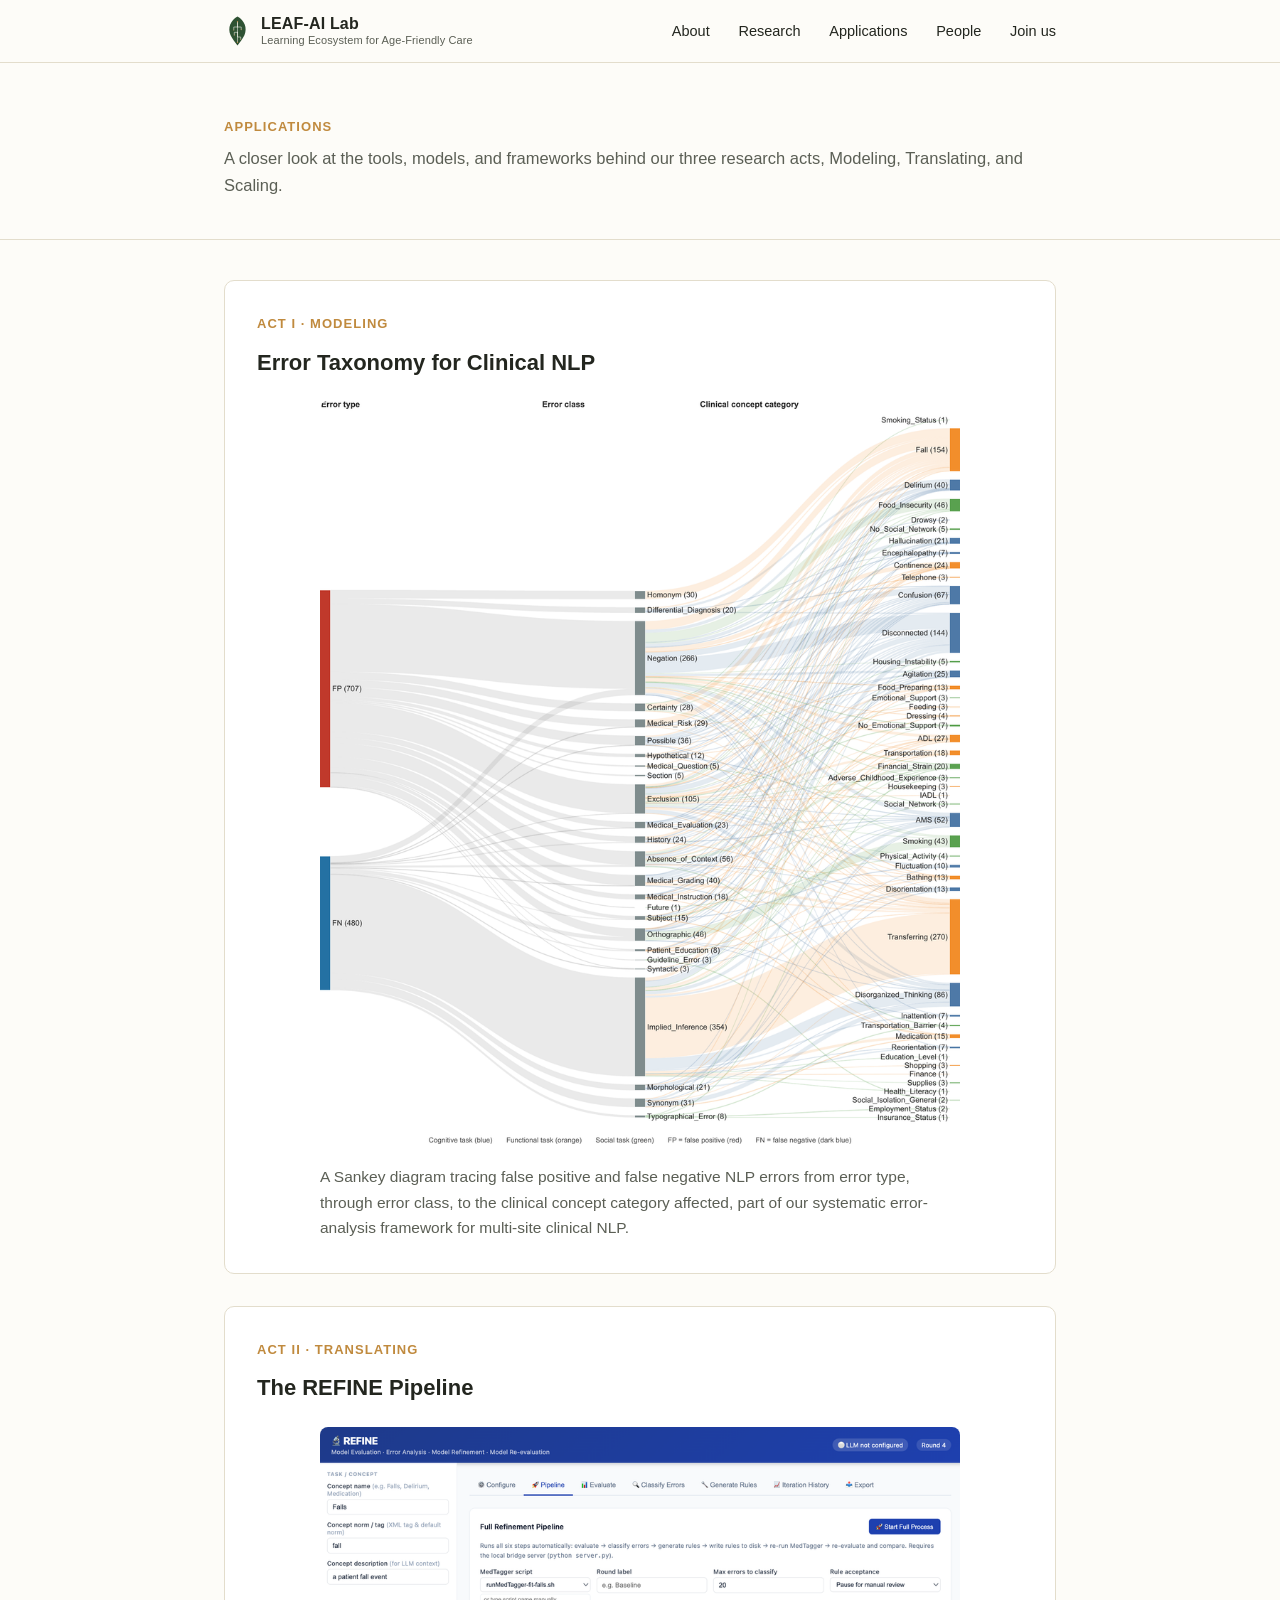
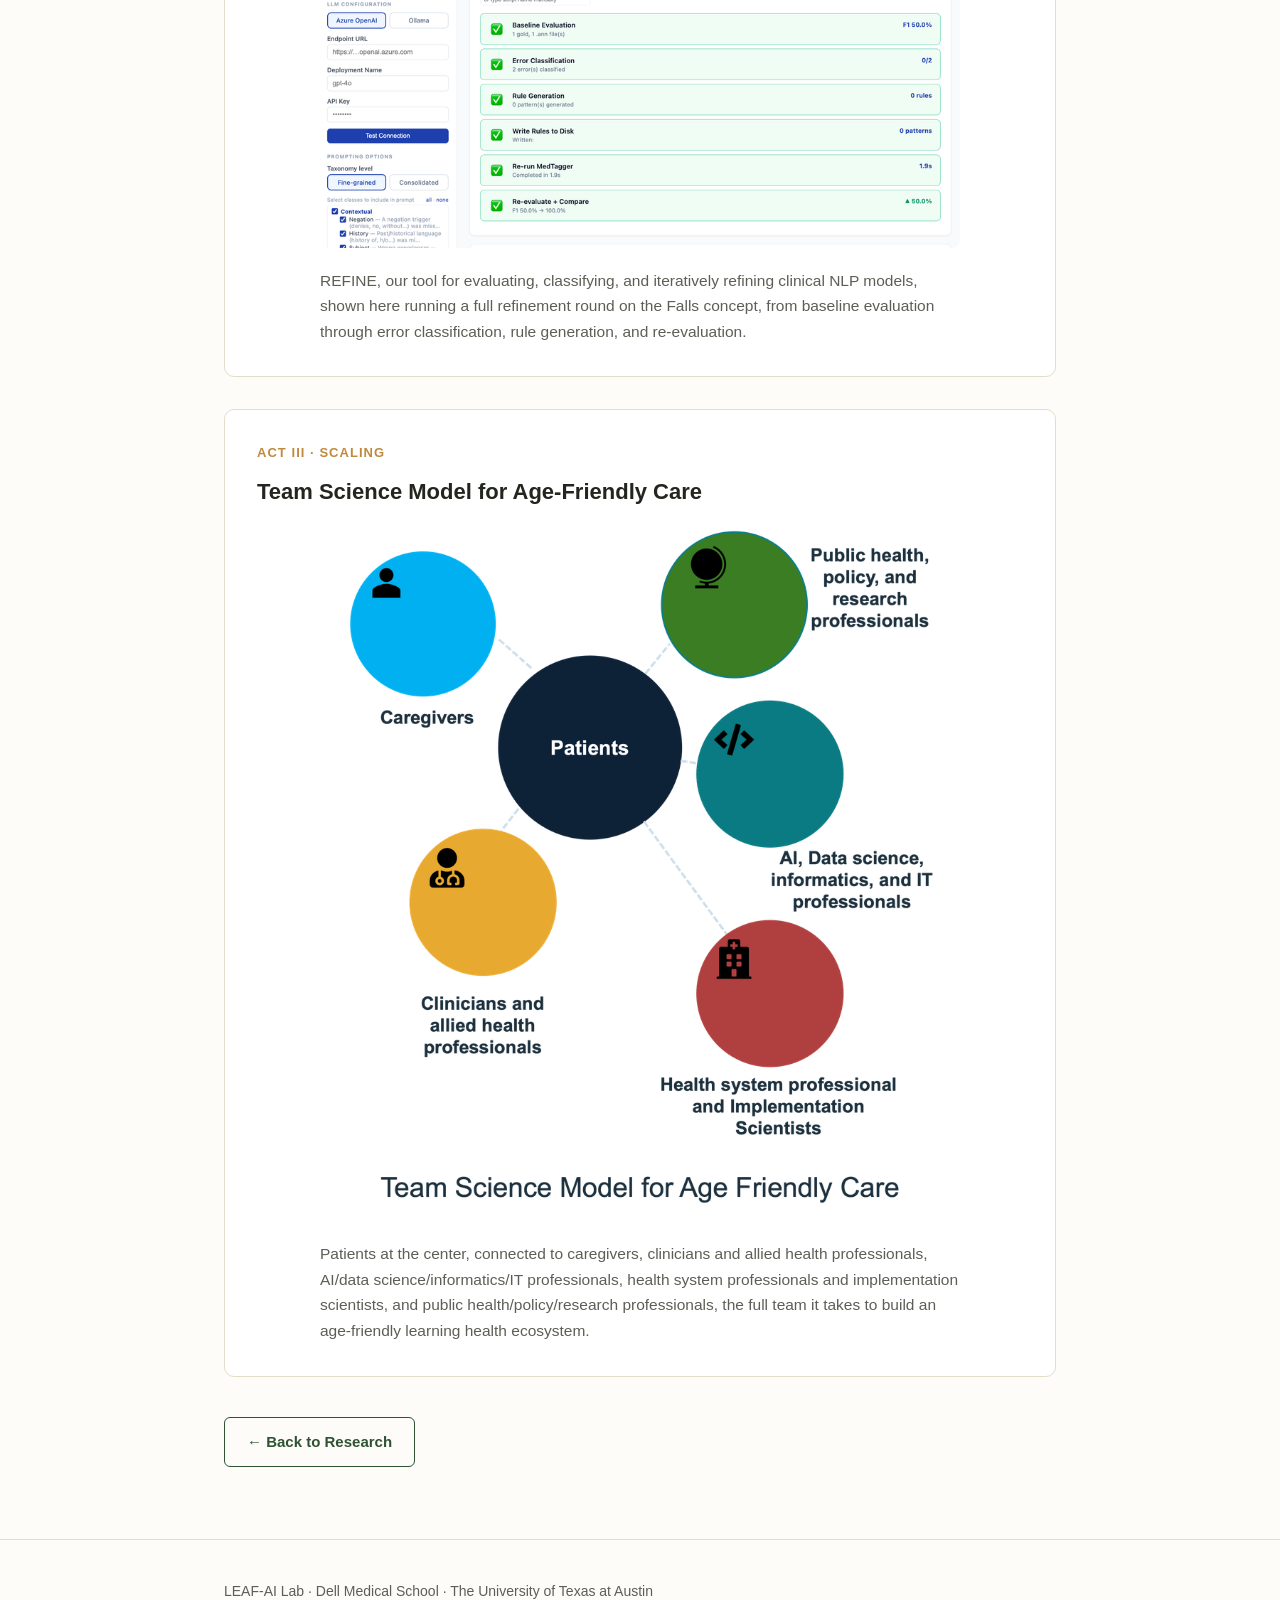
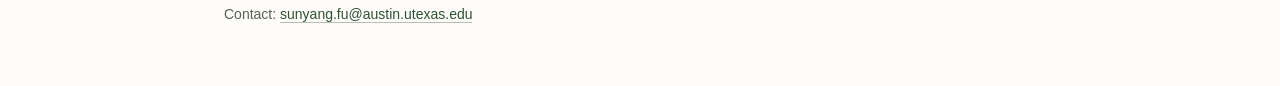
==== docs/applications.html @ 0ed89edc "Initial LEAF-AI Lab site" ====
<!DOCTYPE html>
<html lang="en">
<head>
<meta charset="UTF-8">
<meta name="viewport" content="width=device-width, initial-scale=1">
<title>Applications | LEAF-AI Lab</title>
<meta name="description" content="LEAF-AI Lab applications: figures and tools from our Modeling, Translating, and Scaling research, Dell Medical School, The University of Texas at Austin.">
<link rel="icon" type="image/svg+xml" href="logo-circuit-leaf.svg">
<link rel="stylesheet" href="style.css">
</head>
<body>

<header class="site-header" id="top">
  <div class="nav-inner">
    <a class="brand-block" href="index.html">
      <img class="brand-icon" src="logo-circuit-leaf.svg" alt="LEAF-AI logo">
      <span class="brand-text">
        <span class="brand-name">LEAF-AI Lab</span>
        <span class="brand-sub">Learning Ecosystem for Age-Friendly Care</span>
      </span>
    </a>
    <nav class="main-nav">
      <a href="index.html#about">About</a>
      <a href="index.html#research">Research</a>
      <a href="applications.html">Applications</a>
      <a href="index.html#people">People</a>
      <a href="index.html#join">Join us</a>
    </nav>
  </div>
</header>

<section id="applications-intro">
  <div class="container">
    <h1 class="kicker" style="margin-top:0;">Applications</h1>
    <p class="section-intro">A closer look at the tools, models, and frameworks behind our three research acts, Modeling, Translating, and Scaling.</p>
  </div>
</section>

<section id="applications">
  <div class="container">
    <div class="showcase-grid">
      <div class="showcase-card">
        <div class="kicker">Act I &middot; Modeling</div>
        <h3>Error Taxonomy for Clinical NLP</h3>
        <img class="showcase-figure" src="figures/act2-error-taxonomy.png" alt="Sankey diagram mapping error type (false positive/false negative) through error class to clinical concept category, from the multi-site NLP error taxonomy work">
        <p class="showcase-caption">A Sankey diagram tracing false positive and false negative NLP errors from error type, through error class, to the clinical concept category affected, part of our systematic error-analysis framework for multi-site clinical NLP.</p>
      </div>

      <div class="showcase-card">
        <div class="kicker">Act II &middot; Translating</div>
        <h3>The REFINE Pipeline</h3>
        <img class="showcase-figure" src="figures/act2-refine-pipeline.png" alt="REFINE tool screenshot showing the model evaluation, error classification, rule generation, and re-evaluation pipeline for the Falls concept">
        <p class="showcase-caption">REFINE, our tool for evaluating, classifying, and iteratively refining clinical NLP models, shown here running a full refinement round on the Falls concept, from baseline evaluation through error classification, rule generation, and re-evaluation.</p>
      </div>

      <div class="showcase-card">
        <div class="kicker">Act III &middot; Scaling</div>
        <h3>Team Science Model for Age-Friendly Care</h3>
        <img class="showcase-figure" src="figures/act3-team-science-model.png" alt="Team Science Model for Age-Friendly Care showing patients at the center, connected to caregivers, clinicians and allied health professionals, AI/data science/informatics/IT professionals, health system professionals and implementation scientists, and public health/policy/research professionals">
        <p class="showcase-caption">Patients at the center, connected to caregivers, clinicians and allied health professionals, AI/data science/informatics/IT professionals, health system professionals and implementation scientists, and public health/policy/research professionals, the full team it takes to build an age-friendly learning health ecosystem.</p>
      </div>
    </div>

    <div class="cta-row" style="margin-top: 40px;">
      <a class="btn btn-secondary" href="index.html#research">&larr; Back to Research</a>
    </div>
  </div>
</section>

<footer>
  <div class="container foot-row">
    <div>LEAF-AI Lab &middot; Dell Medical School &middot; The University of Texas at Austin<br>Contact: <a href="mailto:sunyang.fu@austin.utexas.edu">sunyang.fu@austin.utexas.edu</a></div>
  </div>
</footer>

</body>
</html>
---- docs/style.css ----
:root {
  --bg: #FDFCF8;
  --bg-alt: #F6F2E7;
  --text: #23261F;
  --text-muted: #5B5F55;
  --forest: #2F5233;
  --forest-dark: #203A24;
  --amber: #C08A3E;
  --line: #E3DDCC;
  --max-w: 880px;
  --font: -apple-system, BlinkMacSystemFont, "Inter", "Segoe UI", Helvetica, Arial, sans-serif;
}

* { box-sizing: border-box; }

html { scroll-behavior: smooth; }

body {
  margin: 0;
  font-family: var(--font);
  color: var(--text);
  background: var(--bg);
  line-height: 1.65;
  font-size: 17px;
}

a {
  color: var(--forest);
  text-decoration: none;
  border-bottom: 1px solid rgba(47, 82, 51, 0.35);
}

a:hover { border-bottom-color: var(--forest); }

.container {
  max-width: var(--max-w);
  margin: 0 auto;
  padding: 0 24px;
}

/* Nav */
header.site-header {
  position: sticky;
  top: 0;
  background: rgba(253, 252, 248, 0.92);
  backdrop-filter: blur(6px);
  border-bottom: 1px solid var(--line);
  z-index: 10;
}

.nav-inner {
  max-width: var(--max-w);
  margin: 0 auto;
  padding: 14px 24px;
  display: flex;
  align-items: center;
  justify-content: space-between;
}

.brand-block {
  display: flex;
  align-items: center;
  gap: 10px;
  color: var(--text);
  border-bottom: none;
}

.brand-icon { height: 32px; width: auto; display: block; flex-shrink: 0; }

.brand-text {
  display: flex;
  flex-direction: column;
  align-items: flex-start;
  line-height: 1.25;
}

.brand-name { font-weight: 700; font-size: 16px; letter-spacing: 0.01em; }

.brand-sub {
  font-size: 11px;
  font-weight: 500;
  color: var(--text-muted);
  letter-spacing: 0.01em;
}

@media (max-width: 640px) {
  .brand-sub { display: none; }
}

nav.main-nav a {
  margin-left: 24px;
  font-size: 14.5px;
  font-weight: 500;
  color: var(--text);
  border-bottom: none;
}

nav.main-nav a:hover { color: var(--forest); }

h1 {
  font-size: 40px;
  line-height: 1.25;
  margin: 0 0 20px;
  font-weight: 700;
  color: var(--text);
  max-width: 720px;
}

blockquote.mission {
  margin: 32px 0 8px;
  padding: 20px 24px;
  border-left: 3px solid var(--forest);
  background: var(--bg-alt);
  font-size: 18px;
  font-style: italic;
  color: var(--text);
}

/* Generic section kicker (reused everywhere: About, Research cards, Applications) */
.kicker {
  font-size: 13px;
  font-weight: 700;
  letter-spacing: 0.08em;
  text-transform: uppercase;
  color: var(--amber);
  margin: 0 0 10px;
}

#about .kicker { margin: 32px 0 10px; }
#about .kicker:first-child { margin-top: 0; }

.pull-line {
  font-size: 18px;
  color: var(--forest-dark);
  padding: 4px 0;
  margin: 18px 0 0;
}

.framework-grid {
  display: grid;
  grid-template-columns: repeat(2, 1fr);
  gap: 24px;
  margin-top: 8px;
}

@media (max-width: 780px) {
  .framework-grid { grid-template-columns: 1fr; }
}

.framework-card {
  background: #fff;
  border: 1px solid var(--line);
  border-radius: 10px;
  padding: 24px;
}

.framework-card h3 { margin: 0 0 10px; font-size: 18px; }
.framework-card p { margin: 0; font-size: 15.5px; color: var(--text-muted); }

.cta-row { display: flex; gap: 16px; flex-wrap: wrap; margin-top: 8px; }

.btn {
  display: inline-block;
  padding: 12px 22px;
  border-radius: 6px;
  font-weight: 600;
  font-size: 15px;
  border-bottom: none;
}

.btn-primary { background: var(--forest); color: #fff; }
.btn-primary:hover { background: var(--forest-dark); }

.btn-secondary {
  background: transparent;
  color: var(--forest);
  border: 1px solid var(--forest);
}
.btn-secondary:hover { background: var(--bg-alt); }

/* Sections */
section { padding: 72px 0; border-top: 1px solid var(--line); }
section#about,
section#applications-intro { border-top: none; padding-top: 56px; }

section#applications-intro { padding-bottom: 0; }
section#applications { padding-top: 40px; }

/* Applications page showcases */
.showcase-grid {
  display: flex;
  flex-direction: column;
  gap: 32px;
}

.showcase-card {
  background: #fff;
  border: 1px solid var(--line);
  border-radius: 10px;
  padding: 32px;
}

.showcase-card h3 { margin: 0 0 20px; font-size: 22px; }

.showcase-figure {
  display: block;
  width: 100%;
  max-width: 640px;
  margin: 0 auto 20px;
  border-radius: 8px;
}

.showcase-caption {
  color: var(--text-muted);
  font-size: 15.5px;
  max-width: 640px;
  margin: 0 auto;
}

h2 {
  font-size: 28px;
  margin: 0 0 8px;
  font-weight: 700;
}

.section-intro {
  color: var(--text-muted);
  margin: 0 0 40px;
  font-size: 16.5px;
}

/* Research section: each act is a full-width row, text left / featured studies right.
   Uses the same container width as every other section (var(--max-w)) so
   all section edges line up down the page. */
.research-grid {
  display: flex;
  flex-direction: column;
  gap: 24px;
}

.research-card {
  background: #fff;
  border: 1px solid var(--line);
  border-radius: 10px;
  padding: 24px;
  display: flex;
  align-items: flex-start;
  gap: 24px;
}

@media (max-width: 720px) {
  .research-card { flex-direction: column; }
}

.research-content { flex: 1 1 auto; min-width: 0; }

.research-figure-wrap {
  flex: 0 0 280px;
  width: 280px;
  padding-left: 24px;
  border-left: 1px solid var(--line);
}

@media (max-width: 720px) {
  .research-figure-wrap {
    width: 100%;
    flex-basis: auto;
    padding-left: 0;
    border-left: none;
    border-top: 1px solid var(--line);
    padding-top: 16px;
  }
}

.research-card .kicker { margin-bottom: 6px; }

.research-card h3 {
  margin: 0 0 12px;
  font-size: 20px;
}

.research-card p {
  color: var(--text-muted);
  font-size: 15.5px;
  margin: 0 0 14px;
}

.research-card .featured {
  font-size: 13px;
  color: var(--text-muted);
}

.featured-label {
  font-weight: 700;
  letter-spacing: 0.06em;
  text-transform: uppercase;
  font-size: 11px;
  color: var(--text-muted);
  margin-bottom: 8px;
}

.research-card .featured ul {
  list-style: none;
  margin: 0;
  padding: 0;
}

.research-card .featured li {
  margin-bottom: 8px;
  line-height: 1.45;
}
.research-card .featured li:last-child { margin-bottom: 0; }

.research-card .featured a { color: var(--forest); font-weight: 600; border-bottom-color: rgba(47,82,51,0.3); }

/* People */
.people-grid {
  display: grid;
  grid-template-columns: repeat(auto-fill, minmax(150px, 1fr));
  gap: 28px;
  margin-top: 8px;
}

.person {
  text-align: left;
}

.avatar {
  width: 96px;
  height: 96px;
  border-radius: 50%;
  background: var(--forest);
  color: #fff;
  display: flex;
  align-items: center;
  justify-content: center;
  font-weight: 700;
  font-size: 26px;
  margin-bottom: 12px;
}

.person .name { font-weight: 600; font-size: 15.5px; margin-bottom: 2px; }
.person .role { font-size: 13.5px; color: var(--text-muted); }

/* Networks */
.network-list {
  display: grid;
  grid-template-columns: repeat(2, 1fr);
  gap: 20px 32px;
}

@media (max-width: 780px) {
  .network-list { grid-template-columns: 1fr; }
}

.network-item { padding-bottom: 4px; }
.network-item .net-name { font-weight: 600; font-size: 16px; }
.network-item p { margin: 4px 0 0; color: var(--text-muted); font-size: 15px; }

/* Closing / Dell alignment */
section.closing {
  background: var(--forest);
  color: #fff;
}

section.closing h2 { color: #fff; }
section.closing p { color: rgba(255,255,255,0.88); font-size: 17px; }
section.closing a { color: #fff; border-bottom-color: rgba(255,255,255,0.5); }
section.closing .btn-primary { background: var(--amber); }
section.closing .btn-primary:hover { background: #a8752f; }

/* Footer */
footer {
  padding: 40px 0 60px;
  border-top: 1px solid var(--line);
  font-size: 14px;
  color: var(--text-muted);
}

footer .foot-row {
  display: flex;
  align-items: center;
  flex-wrap: wrap;
  gap: 12px;
}
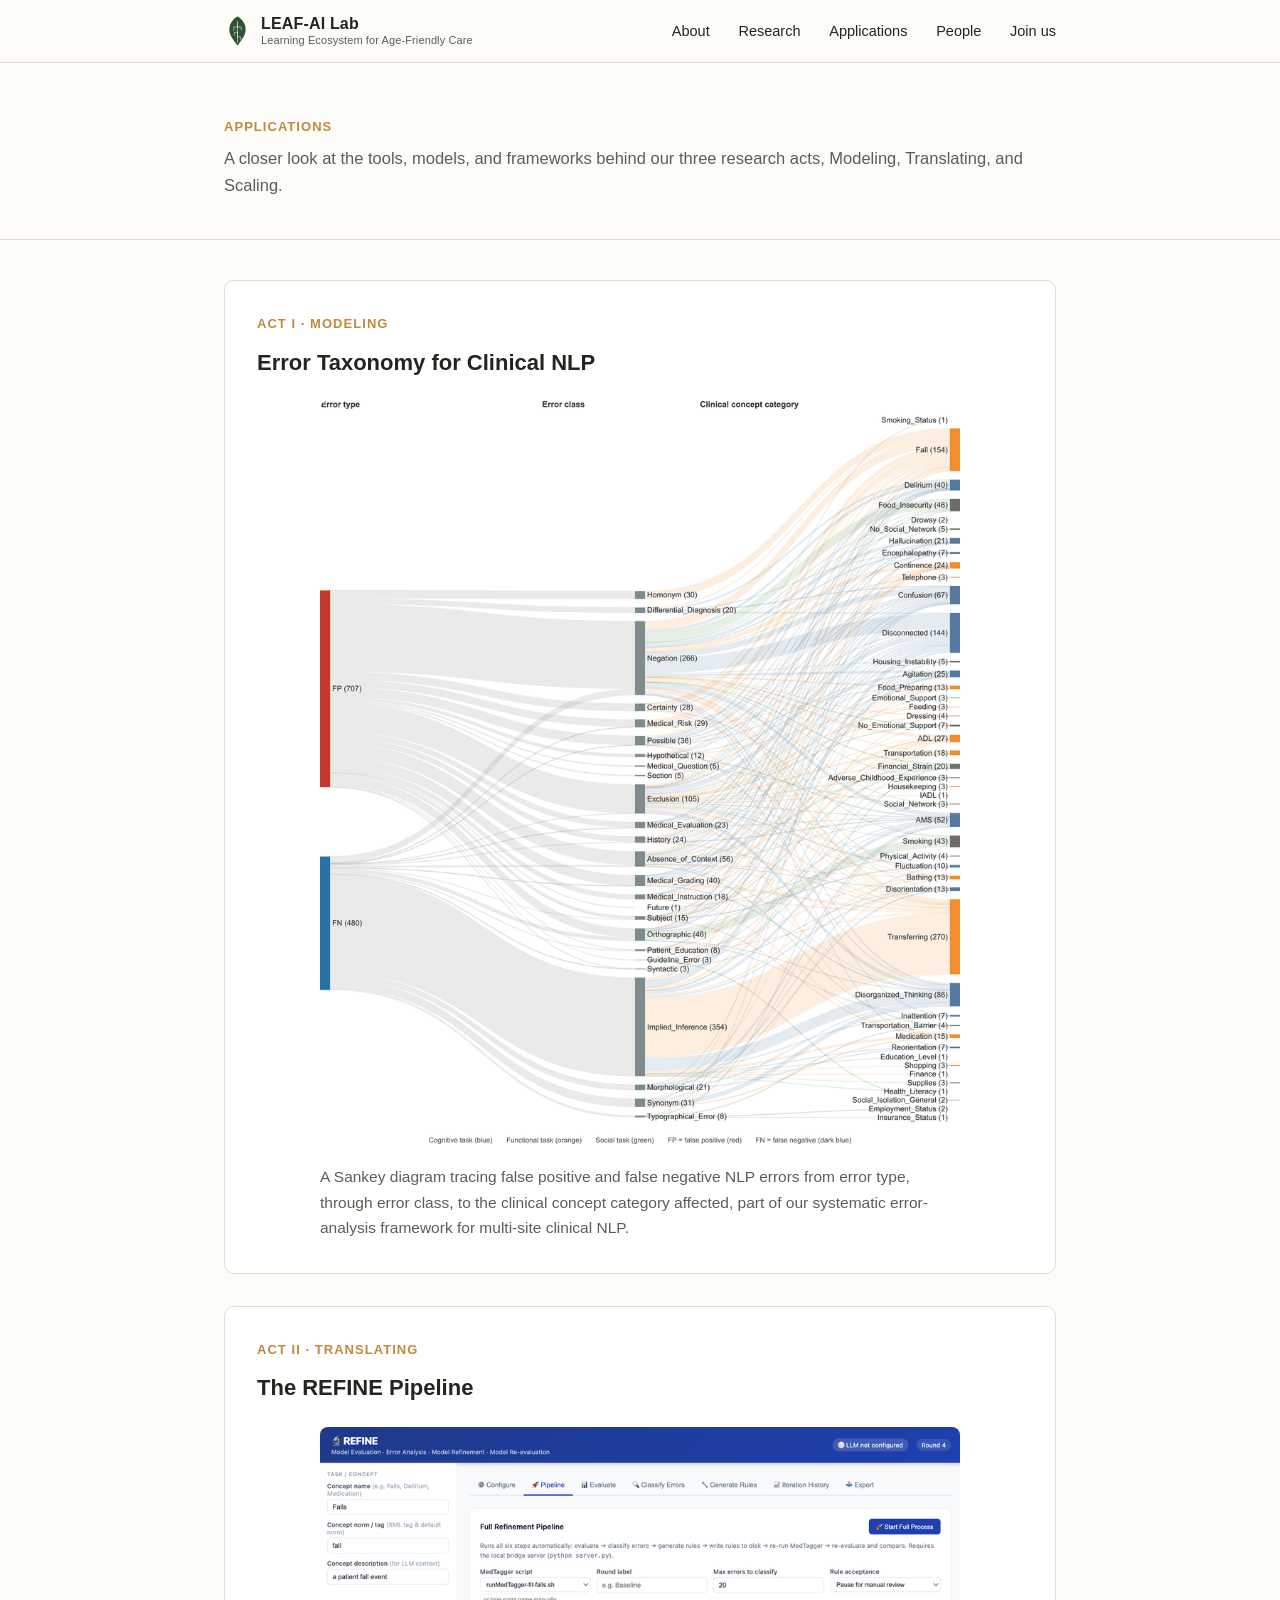
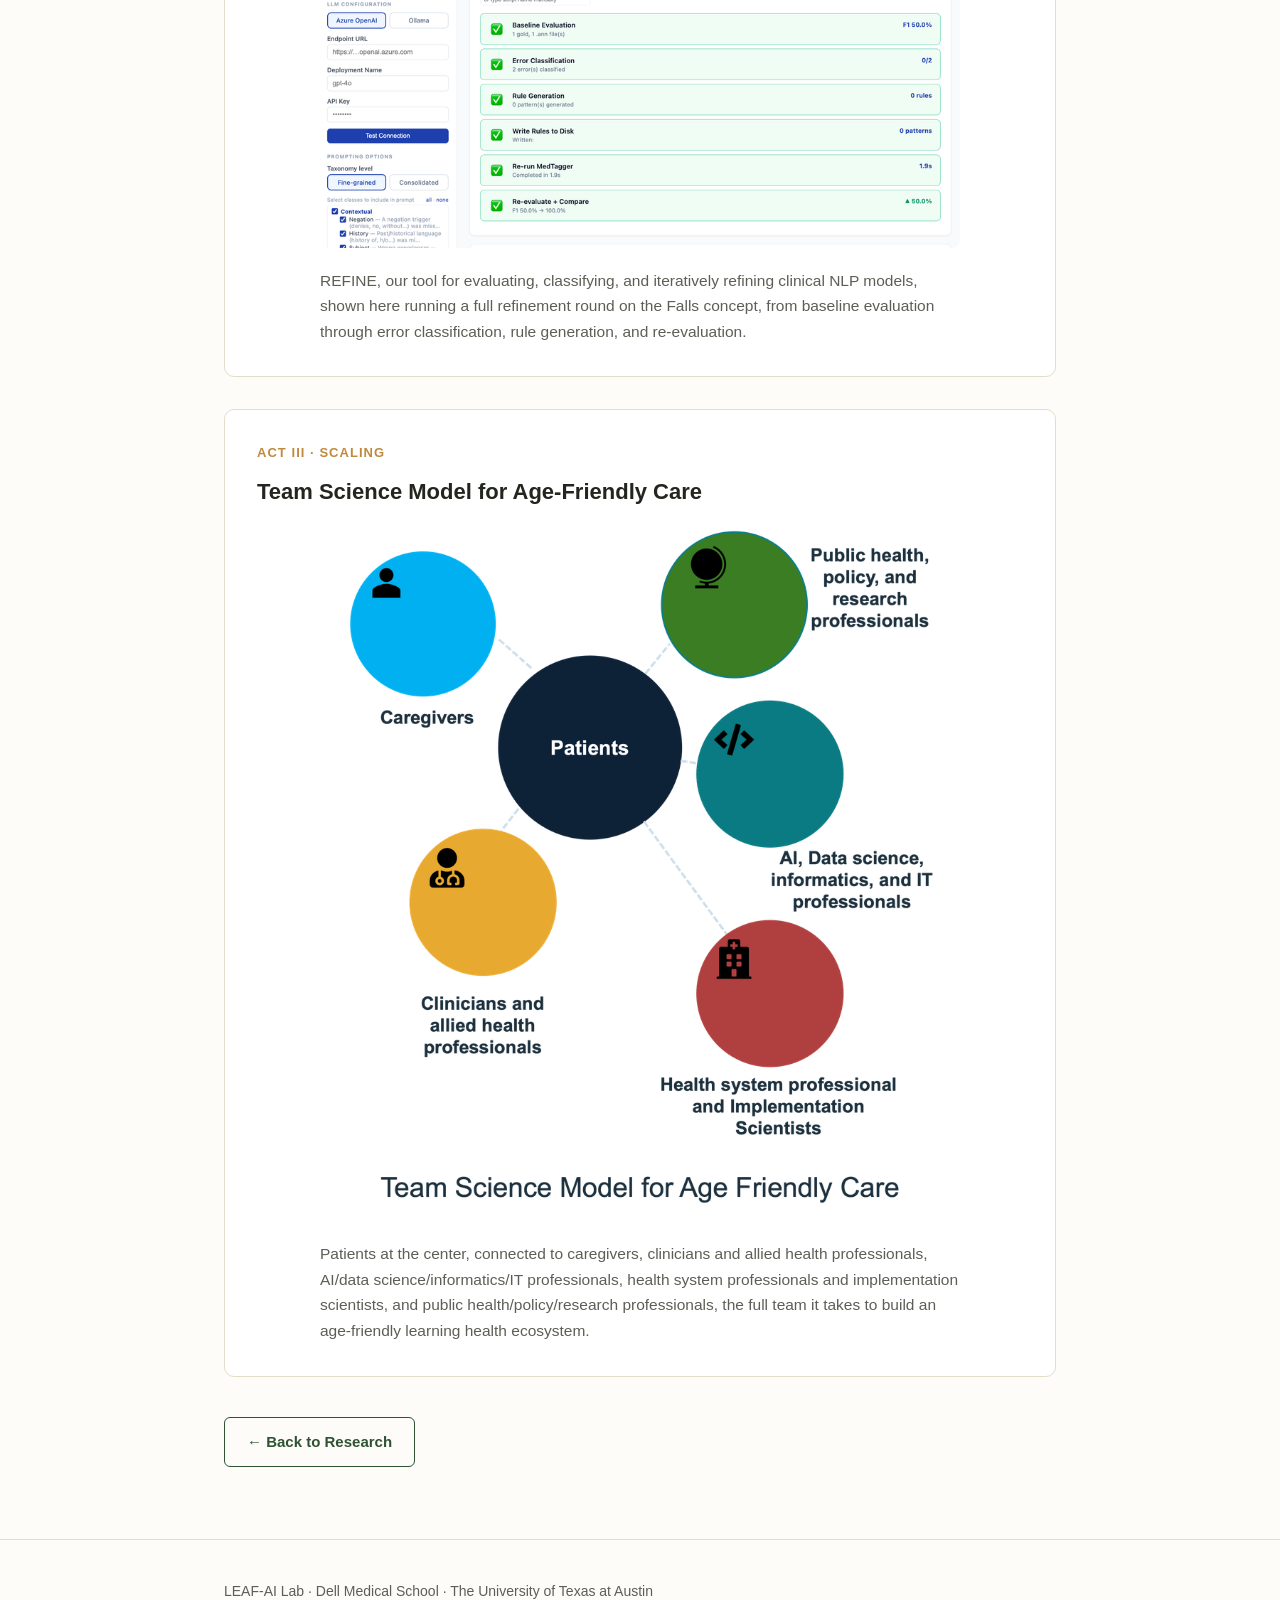
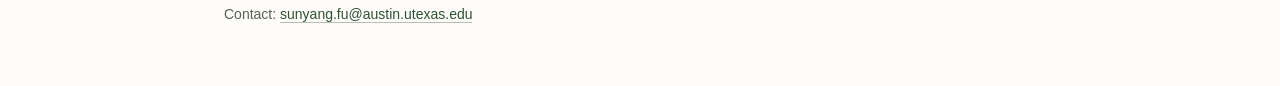
==== commit d17da1c5: "Add custom domain" ====
--- a/docs/applications.html
+++ b/docs/applications.html
@@ -5,6 +5,23 @@
 <meta name="viewport" content="width=device-width, initial-scale=1">
 <title>Applications | LEAF-AI Lab</title>
 <meta name="description" content="LEAF-AI Lab applications: figures and tools from our Modeling, Translating, and Scaling research, Dell Medical School, The University of Texas at Austin.">
+<meta name="robots" content="index, follow">
+<link rel="canonical" href="https://leaf-ai-lab.com/applications.html">
+
+<meta property="og:type" content="website">
+<meta property="og:site_name" content="LEAF-AI Lab">
+<meta property="og:title" content="Applications | LEAF-AI Lab">
+<meta property="og:description" content="Figures and tools from our Modeling, Translating, and Scaling research: an error taxonomy for clinical NLP, the REFINE pipeline, and our Team Science Model for Age-Friendly Care.">
+<meta property="og:url" content="https://leaf-ai-lab.com/applications.html">
+<meta property="og:image" content="https://leaf-ai-lab.com/og-image.png">
+<meta property="og:image:width" content="1200">
+<meta property="og:image:height" content="630">
+
+<meta name="twitter:card" content="summary_large_image">
+<meta name="twitter:title" content="Applications | LEAF-AI Lab">
+<meta name="twitter:description" content="Figures and tools from our Modeling, Translating, and Scaling research: an error taxonomy for clinical NLP, the REFINE pipeline, and our Team Science Model for Age-Friendly Care.">
+<meta name="twitter:image" content="https://leaf-ai-lab.com/og-image.png">
+
 <link rel="icon" type="image/svg+xml" href="logo-circuit-leaf.svg">
 <link rel="stylesheet" href="style.css">
 </head>
